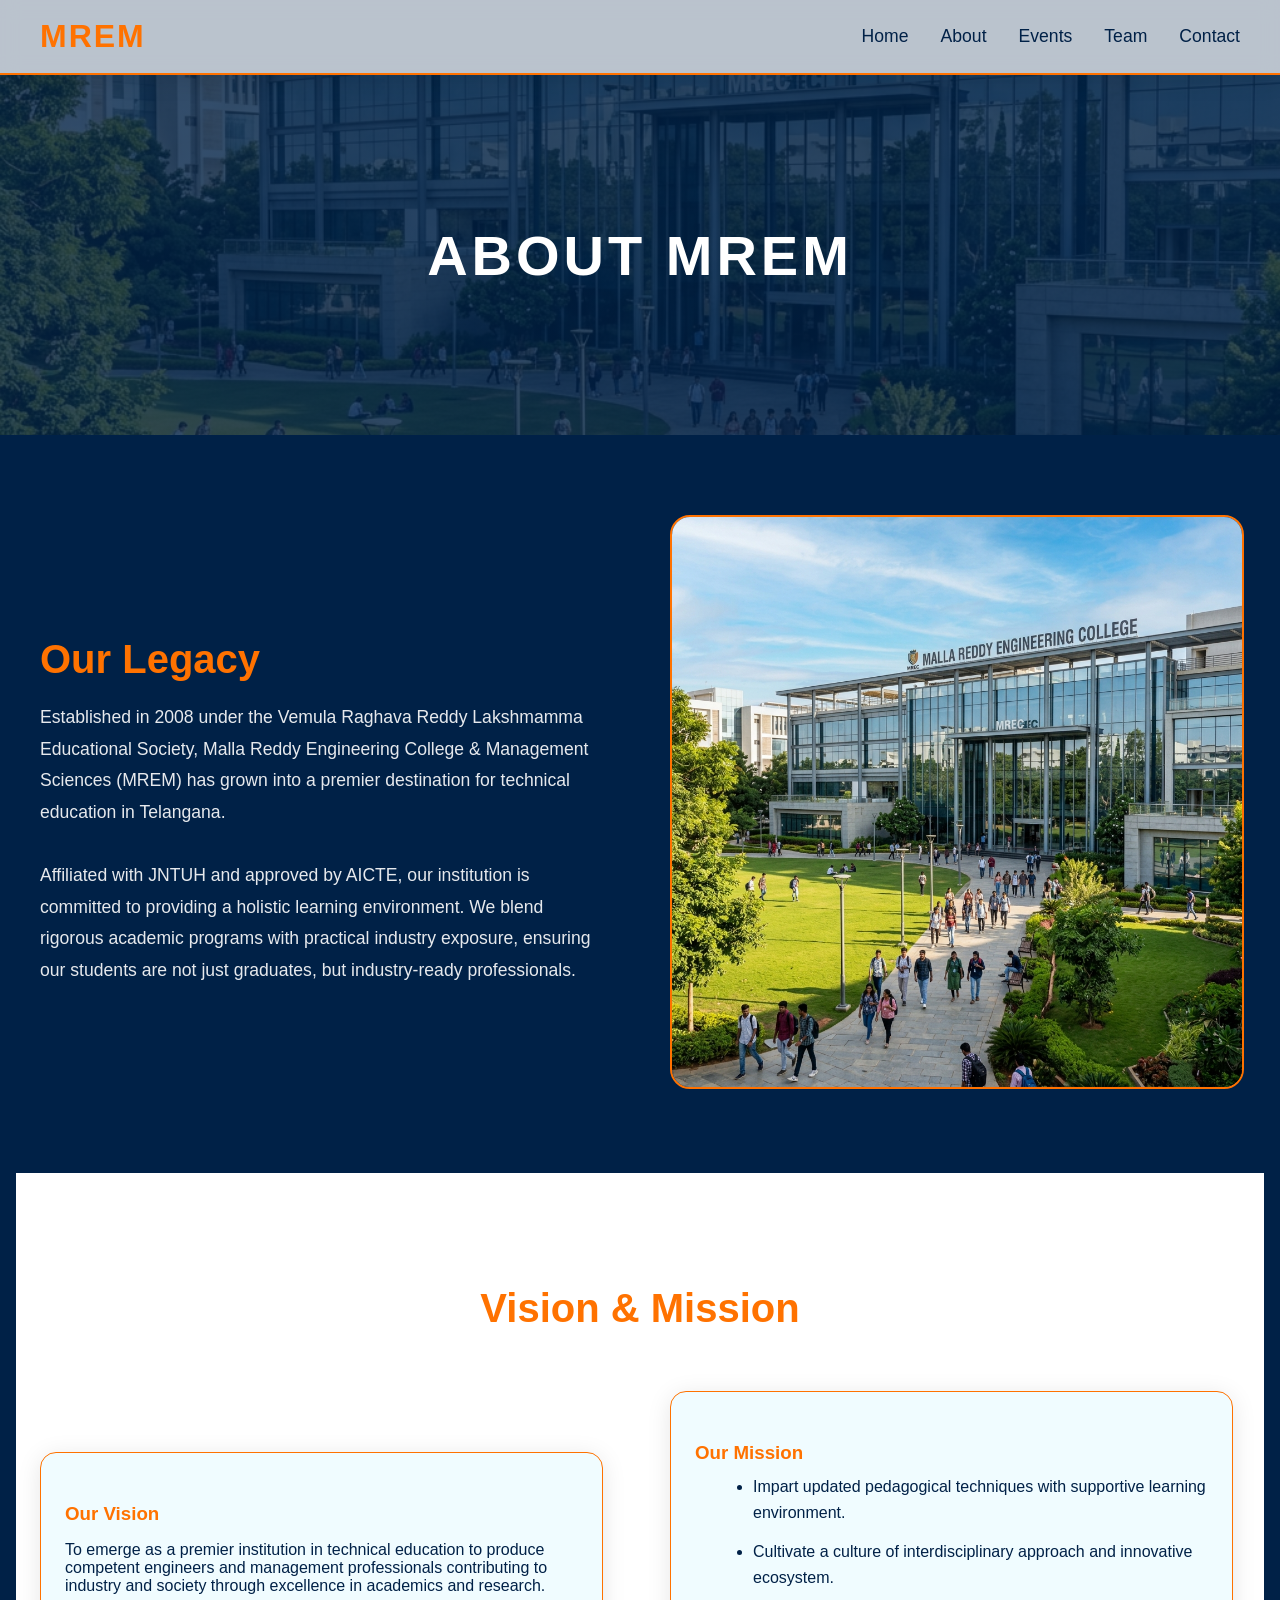
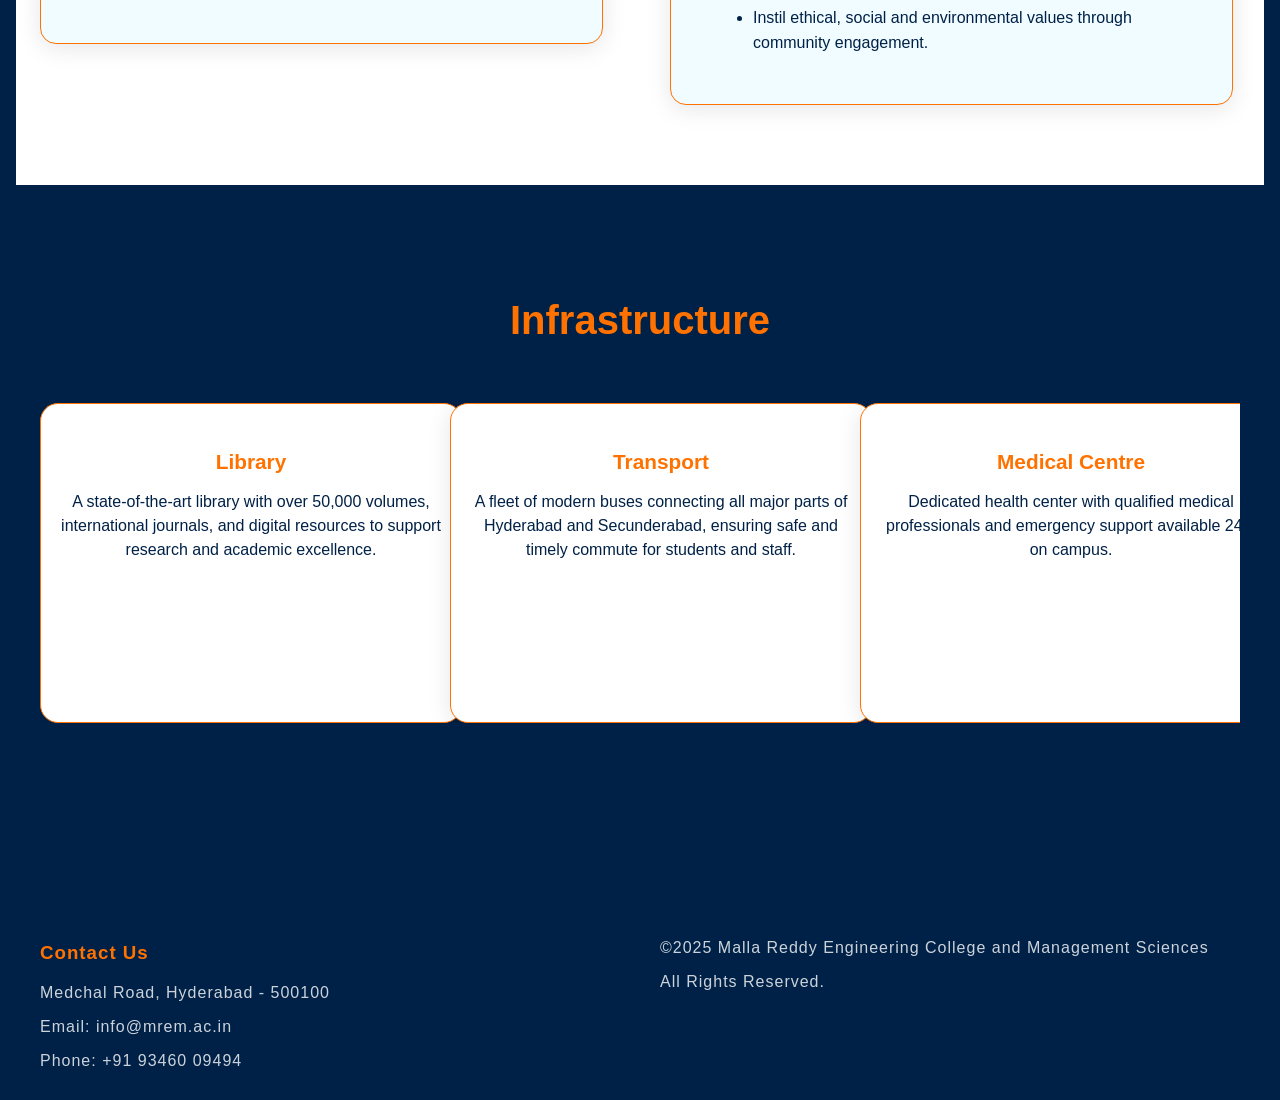
==== about.html @ 080c771d "Expand project: Added About, Events, Team, and Contact pages with content from official site" ====
<!DOCTYPE html>
<html lang="en">
<head>
    <meta charset="UTF-8">
    <meta name="viewport" content="width=device-width, initial-scale=1.0">
    <title>About Us - MREM</title>
    <link rel="stylesheet" href="style.css">
</head>
<body>
    <header>
        <div class="nav-container">
            <a href="index.html" class="logo">MREM</a>
            <nav>
                <ul>
                    <li><a href="index.html">Home</a></li>
                    <li><a href="about.html">About</a></li>
                    <li><a href="events.html">Events</a></li>
                    <li><a href="team.html">Team</a></li>
                    <li><a href="contact.html">Contact</a></li>
                </ul>
            </nav>
        </div>
    </header>

    <div class="page-header">
        <h1>About MREM</h1>
    </div>

    <section class="content-section">
        <div class="grid-2">
            <div class="text-content">
                <h2 style="color: var(--primary); font-size: 2.5rem; margin-bottom: 20px;">Our Legacy</h2>
                <p style="font-size: 1.1rem; line-height: 1.8; color: rgba(255,255,255,0.9);">
                    Established in 2008 under the Vemula Raghava Reddy Lakshmamma Educational Society, Malla Reddy Engineering College & Management Sciences (MREM) has grown into a premier destination for technical education in Telangana. 
                    <br><br>
                    Affiliated with JNTUH and approved by AICTE, our institution is committed to providing a holistic learning environment. We blend rigorous academic programs with practical industry exposure, ensuring our students are not just graduates, but industry-ready professionals.
                </p>
            </div>
            <div class="image-content">
                <img src="images/about-hero.png" alt="Campus" style="width: 100%; border-radius: 20px; border: 2px solid var(--primary);">
            </div>
        </div>
    </section>

    <section class="content-section" style="background: #fff; color: var(--primary-dark);">
        <div style="text-align: center; margin-bottom: 60px;">
            <h2 style="font-size: 2.5rem; color: var(--primary);">Vision & Mission</h2>
        </div>
        <div class="grid-2">
            <div class="card" style="margin: 0; background-image: none; background: #f0fcff; border: 1px solid var(--primary);">
                <h3>Our Vision</h3>
                <p>To emerge as a premier institution in technical education to produce competent engineers and management professionals contributing to industry and society through excellence in academics and research.</p>
            </div>
            <div class="card" style="margin: 0; background-image: none; background: #f0fcff; border: 1px solid var(--primary);">
                <h3>Our Mission</h3>
                <ul>
                    <li>Impart updated pedagogical techniques with supportive learning environment.</li>
                    <li>Cultivate a culture of interdisciplinary approach and innovative ecosystem.</li>
                    <li>Instil ethical, social and environmental values through community engagement.</li>
                </ul>
            </div>
        </div>
    </section>

    <section class="content-section">
        <div style="text-align: center; margin-bottom: 60px;">
            <h2 style="font-size: 2.5rem; color: var(--primary);">Infrastructure</h2>
        </div>
        <div class="card-container" style="display: grid; grid-template-columns: repeat(auto-fit, minmax(300px, 1fr)); gap: 30px;">
            <div class="card visible" style="margin: 0; min-width: 100%; background: #fff;">
                <h3 style="text-align: center;">Library</h3>
                <p>A state-of-the-art library with over 50,000 volumes, international journals, and digital resources to support research and academic excellence.</p>
            </div>
            <div class="card visible" style="margin: 0; min-width: 100%; background: #fff;">
                <h3 style="text-align: center;">Transport</h3>
                <p>A fleet of modern buses connecting all major parts of Hyderabad and Secunderabad, ensuring safe and timely commute for students and staff.</p>
            </div>
            <div class="card visible" style="margin: 0; min-width: 100%; background: #fff;">
                <h3 style="text-align: center;">Medical Centre</h3>
                <p>Dedicated health center with qualified medical professionals and emergency support available 24/7 on campus.</p>
            </div>
        </div>
    </section>

    <footer>
        <div class="footer-container">
            <div class="footer-section">
                <h3>Contact Us</h3>
                <p>Medchal Road, Hyderabad - 500100</p>
                <p>Email: info@mrem.ac.in</p>
                <p>Phone: +91 93460 09494</p>
            </div>
            <div class="footer-section">
                <p>&copy;2025 Malla Reddy Engineering College and Management Sciences</p>
                <p>All Rights Reserved.</p>
            </div>
        </div>
    </footer>
</body>
</html>
---- style.css ----
:root {
    --primary: #ff7200;
    --primary-dark: #002147;
    --bg: #002147;
    --card-bg: #fff;
    --accent: #ff7200;
    --text: #fff;
    --shadow: 0 4px 24px rgba(0,0,0,0.10);
}

body {
    background: var(--bg);
    color: var(--text);
    font-family: 'Segoe UI', 'Poppins', Arial, sans-serif;
    margin: 0;
    min-height: 100vh;
}

header {
    background: rgba(255, 255, 255, 0.73);
    backdrop-filter: blur(10px);
    box-shadow: var(--shadow);
    padding: 0;
    position: sticky;
    width: 100%;
    top: 0;
    z-index: 1000;
    animation: fadeIn 0.5s ease-in-out;
    border-bottom: 2px solid var(--primary);
}

.nav-container {
    display: flex;
    justify-content: space-between;
    align-items: center;
    max-width: 1200px;
    margin: 0 auto;
    padding: 18px 24px;
}

.logo {
    color: var(--primary);
    font-size: 2rem;
    font-weight: bold;
    text-decoration: none;
    letter-spacing: 2px;
}

nav ul {
    display: flex;
    gap: 32px;
    list-style: none;
    margin: 0;
    padding: 0;
}

nav a {
    color: var(--bg);
    text-decoration: none;
    font-weight: 500;
    font-size: 1.1rem;
    transition: color 0.2s;
}

nav a:hover {
    color: var(--primary);
}

.hero {
    height: 80vh;
    display: flex;
    align-items: center;
    justify-content: center;
    gap: 100px;
    /* background: linear-gradient(165deg, var(--accent), var(--accent),rgb(255, 255, 255)); */
    color: var(--primary-dark);
    text-align: center;
    margin-bottom: 0;
    width: 80%;
    /* max-width: 1200px; */
    margin: 0 auto;
    border-radius: 22px;
    box-shadow: var(--shadow);
    padding: 0 24px;
    animation: fadeIn 1s ease-in-out;
    flex-wrap: nowrap;
    padding: 0 40px;
    box-sizing: border-box;
    margin-top: 40px;
    margin-bottom: 0px;
    border: 2px solid var(--primary);
    position: relative;
    overflow: hidden;
    /* background: linear-gradient(135deg, #00254f 0%, #00254f 100%); */
    /* not white suggest me some other  dark colors  */
    background: linear-gradient(135deg, #00254f 0%, #0d3472 100%);
    background: hsl(0, 0%, 100%);
    backdrop-filter: blur(10px);
}

.hero-content {
    max-width: 600px;
    padding: 0 16px;
}

.hero h1 {
    font-size: 2.8rem;
    margin-bottom: 18px;
    font-weight: bold;
}

.hero p {
    font-size: 1.3rem;
    margin-bottom: 28px;
    line-height: 1.6;
    text-align: left;
}

.btn {
    background: #fff;
    color: var(--primary-dark);
    border: none;
    border-radius: 22px;
    border: 1px solid var(--primary);
    padding: 12px 32px;
    font-size: 1rem;
    font-weight: 600;
    cursor: pointer;
    transition: background 0.2s, color 0.2s;
    text-decoration: none;
    display: inline-block;
}

.btn:hover {
    background: var(--primary);
    color: #fff;    
    border: 1px solid #fff;
}
.hero-image img {
    max-width: 100%;
    height: 50vh;
    border-radius: 12px;
}


.card-section {
    padding: 60px 0 40px 0;
    text-align: center;
    height: 100%;
}

.card-section h2 {
    color: var(--primary);
    font-size: 2rem;
    margin: 0px 0px 32px 0px;
    font-weight: bold;
}

.card {
    /* background: linear-gradient(120deg, #ff7200 0%, #ffb347 100%); */
    /* background: linear-gradient(135deg, #ffffff 0%, #c3cfe2 100%); */
    background-image: url('images/white-hexa-bg.jpg');
    image-rendering: optimizeQuality;
    background-size: cover;
    color: var(--primary-dark);
    border-radius: 16px;
    box-shadow: var(--shadow);
    width: 90%;
    max-width: 1200px;
    margin: 0 auto;
    padding: 32px 24px;
    text-align: left;
}

#clg-name {
    font-size: 3rem;
    margin-bottom: 60px;
    font-weight: bold;
    text-align: center;
    color: var(--primary);
}

.card h3 {
    color: var(--primary);
    margin-top: 18px;
    margin-bottom: 10px;
}

.card ul {
    margin-left: 18px;
    margin-top: 10px;
}

.card li {
    margin-bottom: 14px;
    line-height: 1.6;
}

/* #mission {
    background-image: url('images/white-hexa--bg.jpg');
} */

footer {
    background: var(--primary-dark);
    color: #fff;
    padding: 40px 0 20px 0;
    margin-top: 40px;
    font-size: 1rem;
    letter-spacing: 1px;
}

.footer-container {
    display: flex;
    justify-content: space-around;
    max-width: 1200px;
    margin: 0 auto;
    flex-wrap: wrap;
    gap: 40px;
    padding: 0 24px;
}

.footer-section {
    flex: 1 1 250px;
    text-align: left;
}

.footer-section h3 {
    color: var(--primary);
    margin-bottom: 20px;
}

.footer-section p {
    margin-bottom: 10px;
    opacity: 0.8;
}

/* Page Header for subpages */
.page-header {
    height: 40vh;
    background: linear-gradient(rgba(0,33,71,0.8), rgba(0,33,71,0.8)), url('images/about-hero.png');
    background-size: cover;
    background-position: center;
    display: flex;
    align-items: center;
    justify-content: center;
    color: #fff;
    text-align: center;
}

.page-header h1 {
    font-size: 3.5rem;
    font-weight: bold;
    text-transform: uppercase;
    letter-spacing: 4px;
}

.content-section {
    padding: 80px 24px;
    max-width: 1200px;
    margin: 0 auto;
}

.grid-2 {
    display: grid;
    grid-template-columns: 1fr 1fr;
    gap: 60px;
    align-items: center;
}

@media (max-width: 900px) {
    .grid-2 {
        grid-template-columns: 1fr;
    }
}

@keyframes fadeIn {
    from { opacity: 0; transform: translateY(-20px);}
    to { opacity: 1; transform: translateY(0);}
}

/* Courses Section Styling */
#courses.card-section {
    /* background: linear-gradient(155deg, #00254f 0%, #0d3472 100%); */
    background: linear-gradient(135deg, #ffffff 0%, #c3cfe2 100%);
     background: linear-gradient(135deg, #00254f 0%, #0d3472 100%);

    /* background: linear-gradient(120deg, #ff7200 0%, #ffb347 100%); */
    min-height: 45vh;
    width: 100%;
    display: flex;
    flex-direction: column;
    justify-content: center;
    padding: 0;
    margin: 60px 0;
    border-radius: 22px;
}

#courses h2 {
    color: var(--accent);
    font-size: 2.4rem;
    font-weight: bold;
    margin-top: 40px;
    margin-bottom: 32px;
    letter-spacing: 1px;
    text-align: center;
    margin-bottom: 50px;
}

.courses-nav {
    display: flex;
    justify-content: center;
    gap: 24px;
    margin-bottom: 18px;
    margin-top: 10px;
}

.courses-nav button {
    background: #fff;
    color: #ff7200;
    border: 2px solid #ff7200;
    border-radius: 50%;
    width: 44px;
    height: 44px;
    font-size: 1.5rem;
    font-weight: bold;
    cursor: pointer;
    transition: background 0.2s, color 0.2s;
    display: flex;
    align-items: center;
    justify-content: center;
    /* box-shadow: 0 2px 8px rgb(255, 136, 0); */
}

.courses-nav button:hover {
    background: #ff7200;
    color: #fff;
}

.card-container {
    display: flex;
    justify-content: space-between;
    align-items: stretch;
    min-height: 320px;
    max-width: 100%;
    margin: 0 auto 40px auto;
    gap: 32px;
    overflow: hidden;
    position: relative;
}

.card-container .card {
    flex: 0 0 320px;
    max-width: 280px;
    min-width: 240px;
    background: #f0fcff;
    color: #002147;
    border-radius: 18px;
    border: 1px solid var(--primary);
    box-shadow: 0 4px 24px rgba(0,0,0,0.10);
    padding: 28px 20px 20px 20px;
    text-align: center;
    opacity: 1;
    transition: transform 0.3s, box-shadow 0.3s, opacity 0.3s;
    display: none; /* Hide by default, show via JS */
}

.card-container .card.visible {
    display: block;
}

.card-container .card img {
    width: 80px;
    height: 80px;
    object-fit: cover;
    border-radius: 12px;
    margin-bottom: 18px;
    box-shadow: 0 2px 8px rgba(255,114,0,0.10);
}

.card-container .card h3 {
    color: #ff7200;
    font-size: 1.3rem;
    margin-bottom: 10px;
    font-weight: 700;
}

.card-container .card p {
    font-size: 1rem;
    color: #002147;
    margin-bottom: 0;
    line-height: 1.5;
}

.admissions-section {
    background: #fff;
    padding: 60px 20px;
    display: flex;
    justify-content: center;
    align-items: center;
}

.admissions-container {
    display: flex;
    align-items: center;
    max-width: 1100px;
    margin: 0 auto;
    background: #fff;
    border-radius: 18px;
    box-shadow: var(--shadow);
    overflow: hidden;
    border: 2px solid var(--primary);
}

.admissions-img {
    flex: 1 1 320px;
    /* min-width: 260px;
    max-width: 400px; */
    height: 100%;
    display: flex;
    align-items: center;
    justify-content: center;
}

.admissions-img img {
    width: 100%;
    /* height: 260px; */
    object-fit: cover;
    border-radius: 0 18px 18px 0;
    box-shadow: 0 2px 12px rgba(0,33,71,0.10);
}

.admissions-content {
    flex: 2 1 400px;
    padding: 40px 32px;
    color: #002147;
    display: flex;
    flex-direction: column;
    justify-content: center;
    background: #fff;
}

.admissions-content h2 {
    color: var(--primary);
    font-size: 2rem;
    margin-bottom: 18px;
    font-weight: bold;
}

.admissions-content p {
    font-size: 1.1rem;
    margin-bottom: 28px;
    line-height: 1.6;
}

.admissions-btn {
    align-self: flex-start;
    background: var(--primary);
    color: #fff;
    border-radius: 22px;
    padding: 12px 32px;
    font-size: 1rem;
    font-weight: 600;
    box-shadow: 0 2px 8px rgba(255,114,0,0.10);
    transition: background 0.2s, color 0.2s;
    text-decoration: none;
}

.admissions-btn:hover {
    background: #002147;
    color: var(--primary);
    border: 1px solid var(--primary);
}

@media (max-width: 700px) {
    .nav-container {
        flex-direction: column;
        gap: 16px;
        padding: 14px 8px;
    }
    nav ul {
        gap: 18px;
    }
    .hero-content {
        padding: 0 8px;
    }
    .card {
        padding: 18px 8px;
    }
    #announcements {
        padding: 18px 8px 18px 8px;
    }
}

@media (max-width: 1100px) {
    .card-container {
        gap: 16px;
    }
    .card-container .card {
        flex: 0 0 260px;
        max-width: 260px;
    }
}

@media (max-width: 900px) {
    .card-container {
        gap: 8px;
    }
    .card-container .card {
        flex: 0 0 200px;
        max-width: 200px;
    }
}

@media (max-width: 700px) {
    .card-container {
        gap: 4px;
    }
    .card-container .card {
        flex: 0 0 90vw;
        max-width: 98vw;
    }
}

@media (max-width: 600px) {
    #courses h2 {
        font-size: 1.5rem;
        margin-top: 24px;
        margin-bottom: 18px;
    }
    .card-container {
        max-width: 98vw;
        min-height: 200px;
    }
    .card-container .card {
        min-width: 90vw;
        max-width: 98vw;
        padding: 18px 8px 18px 8px;
    }
    .courses-nav button {
        width: 38px;
        height: 38px;
        font-size: 1.2rem;
    }
    .admissions-container {
        flex-direction: column;
        max-width: 98vw;
    }
    .admissions-img img {
        border-radius: 18px 18px 0 0;
        height: 180px;
    }
    .admissions-content {
        padding: 24px 12px;
    }
}
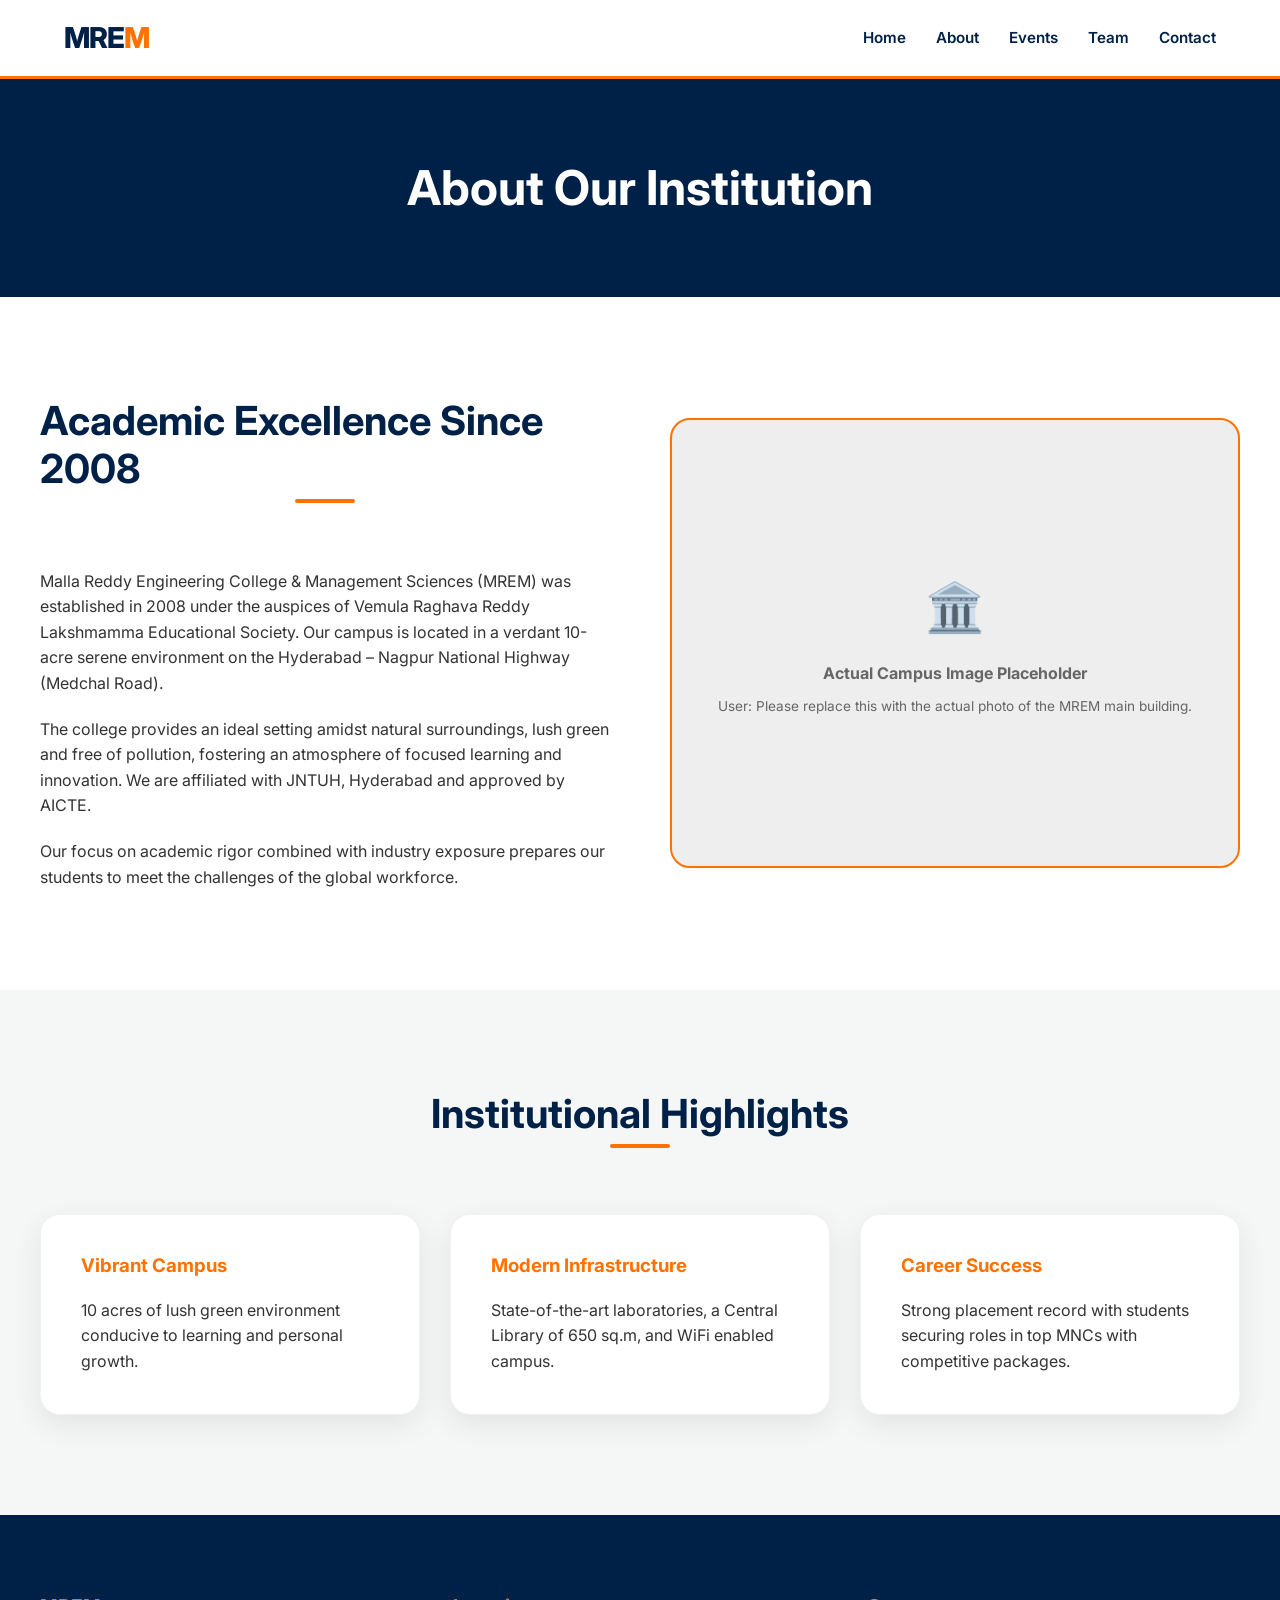
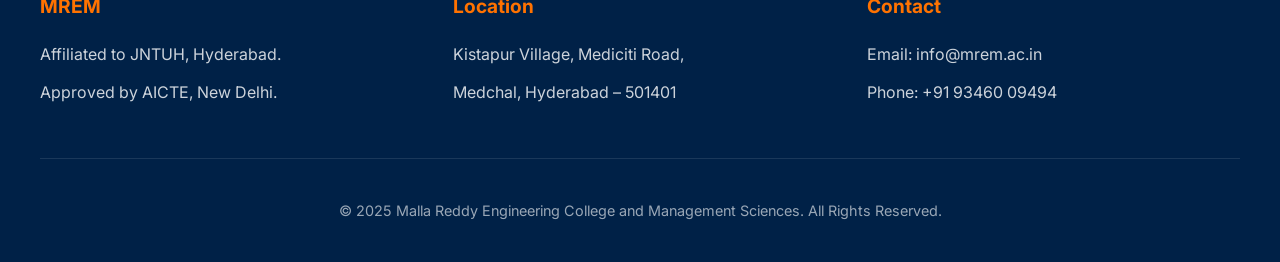
==== commit b671db24: "Complete redesign: Premium design system, accurate Kistapur address, correct Chairman info, and remo" ====
--- a/about.html
+++ b/about.html
@@ -3,13 +3,14 @@
 <head>
     <meta charset="UTF-8">
     <meta name="viewport" content="width=device-width, initial-scale=1.0">
-    <title>About Us - MREM</title>
+    <title>About Us | MREM</title>
     <link rel="stylesheet" href="style.css">
+    <link href="https://fonts.googleapis.com/css2?family=Inter:wght@400;600;700;800&display=swap" rel="stylesheet">
 </head>
 <body>
     <header>
         <div class="nav-container">
-            <a href="index.html" class="logo">MREM</a>
+            <a href="index.html" class="logo">MRE<span>M</span></a>
             <nav>
                 <ul>
                     <li><a href="index.html">Home</a></li>
@@ -23,77 +24,70 @@
     </header>
 
     <div class="page-header">
-        <h1>About MREM</h1>
+        <h1>About Our Institution</h1>
     </div>
 
-    <section class="content-section">
-        <div class="grid-2">
+    <section>
+        <div class="content-grid">
             <div class="text-content">
-                <h2 style="color: var(--primary); font-size: 2.5rem; margin-bottom: 20px;">Our Legacy</h2>
-                <p style="font-size: 1.1rem; line-height: 1.8; color: rgba(255,255,255,0.9);">
-                    Established in 2008 under the Vemula Raghava Reddy Lakshmamma Educational Society, Malla Reddy Engineering College & Management Sciences (MREM) has grown into a premier destination for technical education in Telangana. 
-                    <br><br>
-                    Affiliated with JNTUH and approved by AICTE, our institution is committed to providing a holistic learning environment. We blend rigorous academic programs with practical industry exposure, ensuring our students are not just graduates, but industry-ready professionals.
-                </p>
+                <div class="section-title" style="text-align: left;">
+                    <h2>Academic Excellence Since 2008</h2>
+                </div>
+                <p style="margin-bottom: 20px;">Malla Reddy Engineering College & Management Sciences (MREM) was established in 2008 under the auspices of Vemula Raghava Reddy Lakshmamma Educational Society. Our campus is located in a verdant 10-acre serene environment on the Hyderabad – Nagpur National Highway (Medchal Road).</p>
+                <p style="margin-bottom: 20px;">The college provides an ideal setting amidst natural surroundings, lush green and free of pollution, fostering an atmosphere of focused learning and innovation. We are affiliated with JNTUH, Hyderabad and approved by AICTE.</p>
+                <p>Our focus on academic rigor combined with industry exposure prepares our students to meet the challenges of the global workforce.</p>
             </div>
-            <div class="image-content">
-                <img src="images/about-hero.png" alt="Campus" style="width: 100%; border-radius: 20px; border: 2px solid var(--primary);">
+            <div class="image-wrapper">
+                <!-- Using a placeholder for actual campus image -->
+                <div style="width: 100%; height: 450px; background: #eee; border-radius: 20px; border: 2px solid var(--primary); display: flex; flex-direction: column; align-items: center; justify-content: center; color: #666; text-align: center; padding: 20px;">
+                    <span style="font-size: 3rem; margin-bottom: 15px;">🏛️</span>
+                    <p style="font-weight: 700;">Actual Campus Image Placeholder</p>
+                    <p style="font-size: 0.85rem; margin-top: 10px;">User: Please replace this with the actual photo of the MREM main building.</p>
+                </div>
             </div>
         </div>
     </section>
 
-    <section class="content-section" style="background: #fff; color: var(--primary-dark);">
-        <div style="text-align: center; margin-bottom: 60px;">
-            <h2 style="font-size: 2.5rem; color: var(--primary);">Vision & Mission</h2>
+    <section style="background-color: var(--gray-light);">
+        <div class="section-title">
+            <h2>Institutional Highlights</h2>
         </div>
-        <div class="grid-2">
-            <div class="card" style="margin: 0; background-image: none; background: #f0fcff; border: 1px solid var(--primary);">
-                <h3>Our Vision</h3>
-                <p>To emerge as a premier institution in technical education to produce competent engineers and management professionals contributing to industry and society through excellence in academics and research.</p>
+        <div class="card-grid">
+            <div class="card">
+                <h3>Vibrant Campus</h3>
+                <p>10 acres of lush green environment conducive to learning and personal growth.</p>
             </div>
-            <div class="card" style="margin: 0; background-image: none; background: #f0fcff; border: 1px solid var(--primary);">
-                <h3>Our Mission</h3>
-                <ul>
-                    <li>Impart updated pedagogical techniques with supportive learning environment.</li>
-                    <li>Cultivate a culture of interdisciplinary approach and innovative ecosystem.</li>
-                    <li>Instil ethical, social and environmental values through community engagement.</li>
-                </ul>
+            <div class="card">
+                <h3>Modern Infrastructure</h3>
+                <p>State-of-the-art laboratories, a Central Library of 650 sq.m, and WiFi enabled campus.</p>
             </div>
-        </div>
-    </section>
-
-    <section class="content-section">
-        <div style="text-align: center; margin-bottom: 60px;">
-            <h2 style="font-size: 2.5rem; color: var(--primary);">Infrastructure</h2>
-        </div>
-        <div class="card-container" style="display: grid; grid-template-columns: repeat(auto-fit, minmax(300px, 1fr)); gap: 30px;">
-            <div class="card visible" style="margin: 0; min-width: 100%; background: #fff;">
-                <h3 style="text-align: center;">Library</h3>
-                <p>A state-of-the-art library with over 50,000 volumes, international journals, and digital resources to support research and academic excellence.</p>
-            </div>
-            <div class="card visible" style="margin: 0; min-width: 100%; background: #fff;">
-                <h3 style="text-align: center;">Transport</h3>
-                <p>A fleet of modern buses connecting all major parts of Hyderabad and Secunderabad, ensuring safe and timely commute for students and staff.</p>
-            </div>
-            <div class="card visible" style="margin: 0; min-width: 100%; background: #fff;">
-                <h3 style="text-align: center;">Medical Centre</h3>
-                <p>Dedicated health center with qualified medical professionals and emergency support available 24/7 on campus.</p>
+            <div class="card">
+                <h3>Career Success</h3>
+                <p>Strong placement record with students securing roles in top MNCs with competitive packages.</p>
             </div>
         </div>
     </section>
 
     <footer>
-        <div class="footer-container">
+        <div class="footer-content">
             <div class="footer-section">
-                <h3>Contact Us</h3>
-                <p>Medchal Road, Hyderabad - 500100</p>
+                <h4>MREM</h4>
+                <p>Affiliated to JNTUH, Hyderabad.</p>
+                <p>Approved by AICTE, New Delhi.</p>
+            </div>
+            <div class="footer-section">
+                <h4>Location</h4>
+                <p>Kistapur Village, Mediciti Road,</p>
+                <p>Medchal, Hyderabad – 501401</p>
+            </div>
+            <div class="footer-section">
+                <h4>Contact</h4>
                 <p>Email: info@mrem.ac.in</p>
                 <p>Phone: +91 93460 09494</p>
             </div>
-            <div class="footer-section">
-                <p>&copy;2025 Malla Reddy Engineering College and Management Sciences</p>
-                <p>All Rights Reserved.</p>
-            </div>
+        </div>
+        <div class="footer-bottom">
+            <p>&copy; 2025 Malla Reddy Engineering College and Management Sciences. All Rights Reserved.</p>
         </div>
     </footer>
 </body>
--- a/style.css
+++ b/style.css
@@ -1,556 +1,333 @@
 :root {
     --primary: #ff7200;
-    --primary-dark: #002147;
-    --bg: #002147;
-    --card-bg: #fff;
-    --accent: #ff7200;
-    --text: #fff;
-    --shadow: 0 4px 24px rgba(0,0,0,0.10);
+    --navy: #002147;
+    --white: #ffffff;
+    --gray-light: #f4f7f6;
+    --text-dark: #333333;
+    --text-light: #666666;
+    --shadow-soft: 0 10px 30px rgba(0,0,0,0.08);
+    --transition: all 0.3s cubic-bezier(0.4, 0, 0.2, 1);
+}
+
+* {
+    margin: 0;
+    padding: 0;
+    box-sizing: border-box;
 }
 
 body {
-    background: var(--bg);
-    color: var(--text);
-    font-family: 'Segoe UI', 'Poppins', Arial, sans-serif;
-    margin: 0;
-    min-height: 100vh;
-}
-
+    font-family: 'Inter', -apple-system, BlinkMacSystemFont, 'Segoe UI', Roboto, Oxygen, Ubuntu, Cantarell, sans-serif;
+    line-height: 1.6;
+    color: var(--text-dark);
+    background-color: var(--white);
+    overflow-x: hidden;
+}
+
+/* Typography */
+h1, h2, h3, h4 {
+    color: var(--navy);
+    font-weight: 700;
+    line-height: 1.2;
+}
+
+/* Header & Nav */
 header {
-    background: rgba(255, 255, 255, 0.73);
+    background: rgba(255, 255, 255, 0.95);
     backdrop-filter: blur(10px);
-    box-shadow: var(--shadow);
-    padding: 0;
     position: sticky;
-    width: 100%;
     top: 0;
     z-index: 1000;
-    animation: fadeIn 0.5s ease-in-out;
-    border-bottom: 2px solid var(--primary);
+    box-shadow: 0 2px 10px rgba(0,0,0,0.05);
+    border-bottom: 3px solid var(--primary);
 }
 
 .nav-container {
+    max-width: 1200px;
+    margin: 0 auto;
+    padding: 15px 24px;
     display: flex;
     justify-content: space-between;
     align-items: center;
-    max-width: 1200px;
-    margin: 0 auto;
-    padding: 18px 24px;
 }
 
 .logo {
-    color: var(--primary);
-    font-size: 2rem;
-    font-weight: bold;
+    font-size: 1.8rem;
+    font-weight: 800;
+    color: var(--navy);
     text-decoration: none;
-    letter-spacing: 2px;
+    letter-spacing: -1px;
+}
+
+.logo span {
+    color: var(--primary);
 }
 
 nav ul {
     display: flex;
-    gap: 32px;
     list-style: none;
-    margin: 0;
-    padding: 0;
+    gap: 30px;
 }
 
 nav a {
-    color: var(--bg);
     text-decoration: none;
-    font-weight: 500;
-    font-size: 1.1rem;
-    transition: color 0.2s;
+    color: var(--navy);
+    font-weight: 600;
+    font-size: 0.95rem;
+    transition: var(--transition);
+    position: relative;
+}
+
+nav a::after {
+    content: '';
+    position: absolute;
+    bottom: -5px;
+    left: 0;
+    width: 0;
+    height: 2px;
+    background: var(--primary);
+    transition: var(--transition);
 }
 
 nav a:hover {
     color: var(--primary);
 }
 
+nav a:hover::after {
+    width: 100%;
+}
+
+/* Hero Sections */
 .hero {
-    height: 80vh;
-    display: flex;
-    align-items: center;
-    justify-content: center;
-    gap: 100px;
-    /* background: linear-gradient(165deg, var(--accent), var(--accent),rgb(255, 255, 255)); */
-    color: var(--primary-dark);
+    padding: 100px 24px;
+    background: linear-gradient(135deg, var(--navy) 0%, #003366 100%);
+    color: var(--white);
     text-align: center;
-    margin-bottom: 0;
-    width: 80%;
-    /* max-width: 1200px; */
-    margin: 0 auto;
-    border-radius: 22px;
-    box-shadow: var(--shadow);
-    padding: 0 24px;
-    animation: fadeIn 1s ease-in-out;
-    flex-wrap: nowrap;
-    padding: 0 40px;
-    box-sizing: border-box;
-    margin-top: 40px;
-    margin-bottom: 0px;
-    border: 2px solid var(--primary);
     position: relative;
     overflow: hidden;
-    /* background: linear-gradient(135deg, #00254f 0%, #00254f 100%); */
-    /* not white suggest me some other  dark colors  */
-    background: linear-gradient(135deg, #00254f 0%, #0d3472 100%);
-    background: hsl(0, 0%, 100%);
-    backdrop-filter: blur(10px);
+}
+
+.hero::before {
+    content: '';
+    position: absolute;
+    top: 0;
+    left: 0;
+    right: 0;
+    bottom: 0;
+    background: url('images/white-hexa-bg.jpg');
+    opacity: 0.05;
+    background-size: cover;
 }
 
 .hero-content {
-    max-width: 600px;
-    padding: 0 16px;
+    max-width: 900px;
+    margin: 0 auto;
+    position: relative;
+    z-index: 1;
 }
 
 .hero h1 {
-    font-size: 2.8rem;
-    margin-bottom: 18px;
-    font-weight: bold;
+    font-size: 3.5rem;
+    color: var(--white);
+    margin-bottom: 24px;
+    letter-spacing: -1px;
 }
 
 .hero p {
-    font-size: 1.3rem;
-    margin-bottom: 28px;
-    line-height: 1.6;
-    text-align: left;
-}
-
+    font-size: 1.2rem;
+    opacity: 0.9;
+    margin-bottom: 40px;
+    max-width: 700px;
+    margin-left: auto;
+    margin-right: auto;
+}
+
+/* Subpage Page Headers */
+.page-header {
+    padding: 80px 24px;
+    background: var(--navy);
+    color: var(--white);
+    text-align: center;
+}
+
+.page-header h1 {
+    color: var(--white);
+    font-size: 3rem;
+    margin: 0;
+}
+
+/* Buttons */
 .btn {
-    background: #fff;
-    color: var(--primary-dark);
+    display: inline-block;
+    padding: 14px 36px;
+    border-radius: 50px;
+    font-weight: 700;
+    text-decoration: none;
+    transition: var(--transition);
+    cursor: pointer;
     border: none;
-    border-radius: 22px;
-    border: 1px solid var(--primary);
-    padding: 12px 32px;
     font-size: 1rem;
-    font-weight: 600;
-    cursor: pointer;
-    transition: background 0.2s, color 0.2s;
-    text-decoration: none;
+}
+
+.btn-primary {
+    background: var(--primary);
+    color: var(--white);
+    box-shadow: 0 4px 15px rgba(255, 114, 0, 0.3);
+}
+
+.btn-primary:hover {
+    background: var(--white);
+    color: var(--primary);
+    transform: translateY(-2px);
+}
+
+.btn-outline {
+    background: transparent;
+    border: 2px solid var(--white);
+    color: var(--white);
+}
+
+.btn-outline:hover {
+    background: var(--white);
+    color: var(--navy);
+}
+
+/* Sections */
+section {
+    padding: 100px 24px;
+}
+
+.section-title {
+    text-align: center;
+    margin-bottom: 60px;
+}
+
+.section-title h2 {
+    font-size: 2.5rem;
+    margin-bottom: 16px;
+    position: relative;
     display: inline-block;
 }
 
-.btn:hover {
+.section-title h2::after {
+    content: '';
+    position: absolute;
+    bottom: -10px;
+    left: 50%;
+    transform: translateX(-50%);
+    width: 60px;
+    height: 4px;
     background: var(--primary);
-    color: #fff;    
-    border: 1px solid #fff;
-}
-.hero-image img {
-    max-width: 100%;
-    height: 50vh;
-    border-radius: 12px;
-}
-
-
-.card-section {
-    padding: 60px 0 40px 0;
-    text-align: center;
-    height: 100%;
-}
-
-.card-section h2 {
-    color: var(--primary);
-    font-size: 2rem;
-    margin: 0px 0px 32px 0px;
-    font-weight: bold;
+    border-radius: 2px;
+}
+
+/* Cards */
+.card-grid {
+    display: grid;
+    grid-template-columns: repeat(auto-fit, minmax(300px, 1fr));
+    gap: 30px;
+    max-width: 1200px;
+    margin: 0 auto;
 }
 
 .card {
-    /* background: linear-gradient(120deg, #ff7200 0%, #ffb347 100%); */
-    /* background: linear-gradient(135deg, #ffffff 0%, #c3cfe2 100%); */
-    background-image: url('images/white-hexa-bg.jpg');
-    image-rendering: optimizeQuality;
-    background-size: cover;
-    color: var(--primary-dark);
-    border-radius: 16px;
-    box-shadow: var(--shadow);
-    width: 90%;
-    max-width: 1200px;
-    margin: 0 auto;
-    padding: 32px 24px;
-    text-align: left;
-}
-
-#clg-name {
-    font-size: 3rem;
-    margin-bottom: 60px;
-    font-weight: bold;
-    text-align: center;
-    color: var(--primary);
+    background: var(--white);
+    border-radius: 20px;
+    padding: 40px;
+    box-shadow: var(--shadow-soft);
+    transition: var(--transition);
+    border: 1px solid rgba(0,0,0,0.05);
+}
+
+.card:hover {
+    transform: translateY(-10px);
+    box-shadow: 0 20px 40px rgba(0,0,0,0.1);
 }
 
 .card h3 {
-    color: var(--primary);
-    margin-top: 18px;
-    margin-bottom: 10px;
-}
-
-.card ul {
-    margin-left: 18px;
-    margin-top: 10px;
-}
-
-.card li {
-    margin-bottom: 14px;
-    line-height: 1.6;
-}
-
-/* #mission {
-    background-image: url('images/white-hexa--bg.jpg');
-} */
-
-footer {
-    background: var(--primary-dark);
-    color: #fff;
-    padding: 40px 0 20px 0;
-    margin-top: 40px;
-    font-size: 1rem;
-    letter-spacing: 1px;
-}
-
-.footer-container {
-    display: flex;
-    justify-content: space-around;
-    max-width: 1200px;
-    margin: 0 auto;
-    flex-wrap: wrap;
-    gap: 40px;
-    padding: 0 24px;
-}
-
-.footer-section {
-    flex: 1 1 250px;
-    text-align: left;
-}
-
-.footer-section h3 {
-    color: var(--primary);
     margin-bottom: 20px;
-}
-
-.footer-section p {
-    margin-bottom: 10px;
-    opacity: 0.8;
-}
-
-/* Page Header for subpages */
-.page-header {
-    height: 40vh;
-    background: linear-gradient(rgba(0,33,71,0.8), rgba(0,33,71,0.8)), url('images/about-hero.png');
-    background-size: cover;
-    background-position: center;
-    display: flex;
-    align-items: center;
-    justify-content: center;
-    color: #fff;
-    text-align: center;
-}
-
-.page-header h1 {
-    font-size: 3.5rem;
-    font-weight: bold;
-    text-transform: uppercase;
-    letter-spacing: 4px;
-}
-
-.content-section {
-    padding: 80px 24px;
-    max-width: 1200px;
-    margin: 0 auto;
-}
-
-.grid-2 {
+    color: var(--primary);
+}
+
+/* Content Grid */
+.content-grid {
     display: grid;
     grid-template-columns: 1fr 1fr;
     gap: 60px;
     align-items: center;
-}
-
+    max-width: 1200px;
+    margin: 0 auto;
+}
+
+.image-wrapper img {
+    width: 100%;
+    border-radius: 20px;
+    box-shadow: var(--shadow-soft);
+}
+
+/* Footer */
+footer {
+    background: var(--navy);
+    color: var(--white);
+    padding: 80px 24px 40px;
+}
+
+.footer-content {
+    max-width: 1200px;
+    margin: 0 auto;
+    display: grid;
+    grid-template-columns: repeat(auto-fit, minmax(250px, 1fr));
+    gap: 40px;
+    border-bottom: 1px solid rgba(255,255,255,0.1);
+    padding-bottom: 40px;
+    margin-bottom: 40px;
+}
+
+.footer-section h4 {
+    color: var(--primary);
+    margin-bottom: 24px;
+    font-size: 1.2rem;
+}
+
+.footer-section p {
+    opacity: 0.8;
+    margin-bottom: 12px;
+}
+
+.footer-bottom {
+    text-align: center;
+    opacity: 0.6;
+    font-size: 0.9rem;
+}
+
+/* Form Styles */
+.form-group {
+    margin-bottom: 24px;
+}
+
+.form-group label {
+    display: block;
+    margin-bottom: 8px;
+    font-weight: 600;
+}
+
+.form-control {
+    width: 100%;
+    padding: 14px;
+    border: 1px solid #ddd;
+    border-radius: 10px;
+    font-size: 1rem;
+    transition: var(--transition);
+}
+
+.form-control:focus {
+    outline: none;
+    border-color: var(--primary);
+    box-shadow: 0 0 0 4px rgba(255, 114, 0, 0.1);
+}
+
+/* Responsive */
 @media (max-width: 900px) {
-    .grid-2 {
-        grid-template-columns: 1fr;
-    }
-}
-
-@keyframes fadeIn {
-    from { opacity: 0; transform: translateY(-20px);}
-    to { opacity: 1; transform: translateY(0);}
-}
-
-/* Courses Section Styling */
-#courses.card-section {
-    /* background: linear-gradient(155deg, #00254f 0%, #0d3472 100%); */
-    background: linear-gradient(135deg, #ffffff 0%, #c3cfe2 100%);
-     background: linear-gradient(135deg, #00254f 0%, #0d3472 100%);
-
-    /* background: linear-gradient(120deg, #ff7200 0%, #ffb347 100%); */
-    min-height: 45vh;
-    width: 100%;
-    display: flex;
-    flex-direction: column;
-    justify-content: center;
-    padding: 0;
-    margin: 60px 0;
-    border-radius: 22px;
-}
-
-#courses h2 {
-    color: var(--accent);
-    font-size: 2.4rem;
-    font-weight: bold;
-    margin-top: 40px;
-    margin-bottom: 32px;
-    letter-spacing: 1px;
-    text-align: center;
-    margin-bottom: 50px;
-}
-
-.courses-nav {
-    display: flex;
-    justify-content: center;
-    gap: 24px;
-    margin-bottom: 18px;
-    margin-top: 10px;
-}
-
-.courses-nav button {
-    background: #fff;
-    color: #ff7200;
-    border: 2px solid #ff7200;
-    border-radius: 50%;
-    width: 44px;
-    height: 44px;
-    font-size: 1.5rem;
-    font-weight: bold;
-    cursor: pointer;
-    transition: background 0.2s, color 0.2s;
-    display: flex;
-    align-items: center;
-    justify-content: center;
-    /* box-shadow: 0 2px 8px rgb(255, 136, 0); */
-}
-
-.courses-nav button:hover {
-    background: #ff7200;
-    color: #fff;
-}
-
-.card-container {
-    display: flex;
-    justify-content: space-between;
-    align-items: stretch;
-    min-height: 320px;
-    max-width: 100%;
-    margin: 0 auto 40px auto;
-    gap: 32px;
-    overflow: hidden;
-    position: relative;
-}
-
-.card-container .card {
-    flex: 0 0 320px;
-    max-width: 280px;
-    min-width: 240px;
-    background: #f0fcff;
-    color: #002147;
-    border-radius: 18px;
-    border: 1px solid var(--primary);
-    box-shadow: 0 4px 24px rgba(0,0,0,0.10);
-    padding: 28px 20px 20px 20px;
-    text-align: center;
-    opacity: 1;
-    transition: transform 0.3s, box-shadow 0.3s, opacity 0.3s;
-    display: none; /* Hide by default, show via JS */
-}
-
-.card-container .card.visible {
-    display: block;
-}
-
-.card-container .card img {
-    width: 80px;
-    height: 80px;
-    object-fit: cover;
-    border-radius: 12px;
-    margin-bottom: 18px;
-    box-shadow: 0 2px 8px rgba(255,114,0,0.10);
-}
-
-.card-container .card h3 {
-    color: #ff7200;
-    font-size: 1.3rem;
-    margin-bottom: 10px;
-    font-weight: 700;
-}
-
-.card-container .card p {
-    font-size: 1rem;
-    color: #002147;
-    margin-bottom: 0;
-    line-height: 1.5;
-}
-
-.admissions-section {
-    background: #fff;
-    padding: 60px 20px;
-    display: flex;
-    justify-content: center;
-    align-items: center;
-}
-
-.admissions-container {
-    display: flex;
-    align-items: center;
-    max-width: 1100px;
-    margin: 0 auto;
-    background: #fff;
-    border-radius: 18px;
-    box-shadow: var(--shadow);
-    overflow: hidden;
-    border: 2px solid var(--primary);
-}
-
-.admissions-img {
-    flex: 1 1 320px;
-    /* min-width: 260px;
-    max-width: 400px; */
-    height: 100%;
-    display: flex;
-    align-items: center;
-    justify-content: center;
-}
-
-.admissions-img img {
-    width: 100%;
-    /* height: 260px; */
-    object-fit: cover;
-    border-radius: 0 18px 18px 0;
-    box-shadow: 0 2px 12px rgba(0,33,71,0.10);
-}
-
-.admissions-content {
-    flex: 2 1 400px;
-    padding: 40px 32px;
-    color: #002147;
-    display: flex;
-    flex-direction: column;
-    justify-content: center;
-    background: #fff;
-}
-
-.admissions-content h2 {
-    color: var(--primary);
-    font-size: 2rem;
-    margin-bottom: 18px;
-    font-weight: bold;
-}
-
-.admissions-content p {
-    font-size: 1.1rem;
-    margin-bottom: 28px;
-    line-height: 1.6;
-}
-
-.admissions-btn {
-    align-self: flex-start;
-    background: var(--primary);
-    color: #fff;
-    border-radius: 22px;
-    padding: 12px 32px;
-    font-size: 1rem;
-    font-weight: 600;
-    box-shadow: 0 2px 8px rgba(255,114,0,0.10);
-    transition: background 0.2s, color 0.2s;
-    text-decoration: none;
-}
-
-.admissions-btn:hover {
-    background: #002147;
-    color: var(--primary);
-    border: 1px solid var(--primary);
-}
-
-@media (max-width: 700px) {
-    .nav-container {
-        flex-direction: column;
-        gap: 16px;
-        padding: 14px 8px;
-    }
-    nav ul {
-        gap: 18px;
-    }
-    .hero-content {
-        padding: 0 8px;
-    }
-    .card {
-        padding: 18px 8px;
-    }
-    #announcements {
-        padding: 18px 8px 18px 8px;
-    }
-}
-
-@media (max-width: 1100px) {
-    .card-container {
-        gap: 16px;
-    }
-    .card-container .card {
-        flex: 0 0 260px;
-        max-width: 260px;
-    }
-}
-
-@media (max-width: 900px) {
-    .card-container {
-        gap: 8px;
-    }
-    .card-container .card {
-        flex: 0 0 200px;
-        max-width: 200px;
-    }
-}
-
-@media (max-width: 700px) {
-    .card-container {
-        gap: 4px;
-    }
-    .card-container .card {
-        flex: 0 0 90vw;
-        max-width: 98vw;
-    }
-}
-
-@media (max-width: 600px) {
-    #courses h2 {
-        font-size: 1.5rem;
-        margin-top: 24px;
-        margin-bottom: 18px;
-    }
-    .card-container {
-        max-width: 98vw;
-        min-height: 200px;
-    }
-    .card-container .card {
-        min-width: 90vw;
-        max-width: 98vw;
-        padding: 18px 8px 18px 8px;
-    }
-    .courses-nav button {
-        width: 38px;
-        height: 38px;
-        font-size: 1.2rem;
-    }
-    .admissions-container {
-        flex-direction: column;
-        max-width: 98vw;
-    }
-    .admissions-img img {
-        border-radius: 18px 18px 0 0;
-        height: 180px;
-    }
-    .admissions-content {
-        padding: 24px 12px;
-    }
-}
-
+    .hero h1 { font-size: 2.5rem; }
+    .content-grid { grid-template-columns: 1fr; }
+    nav ul { display: none; } /* Add mobile menu later if needed */
+}
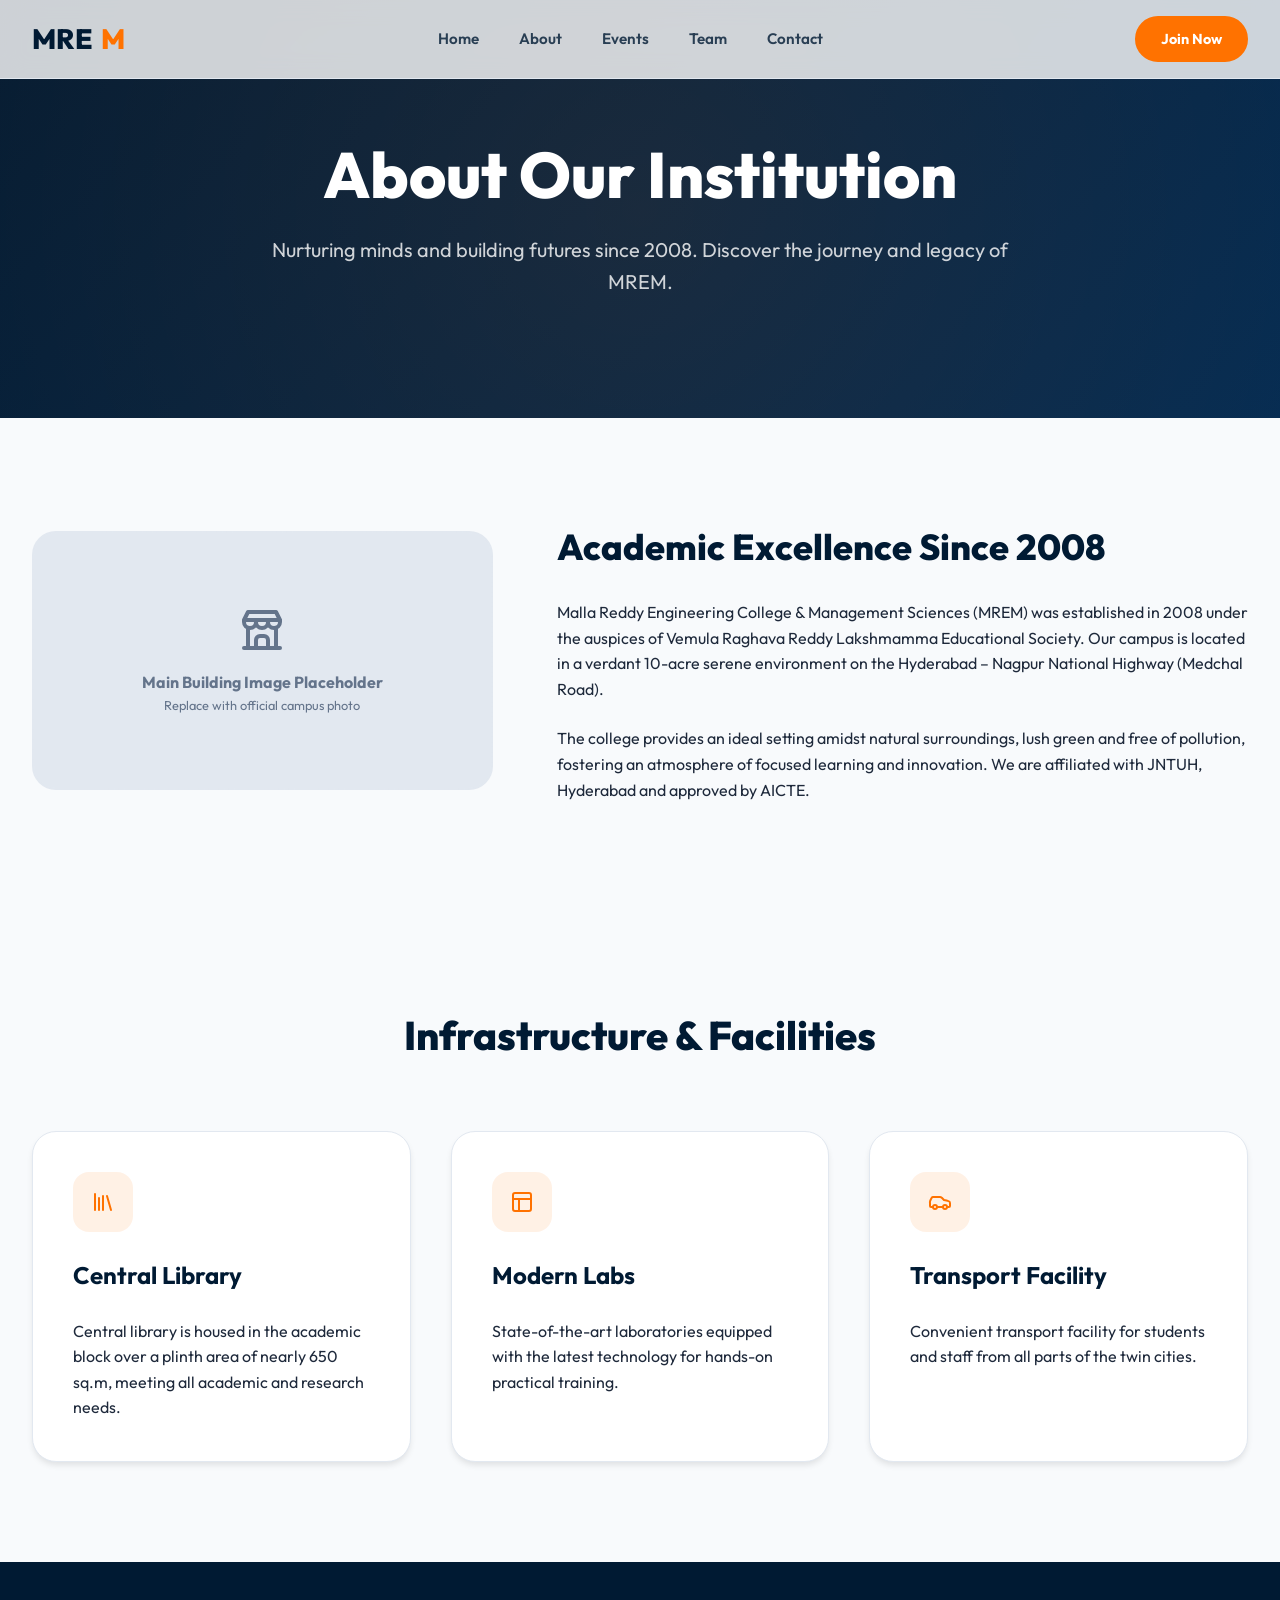
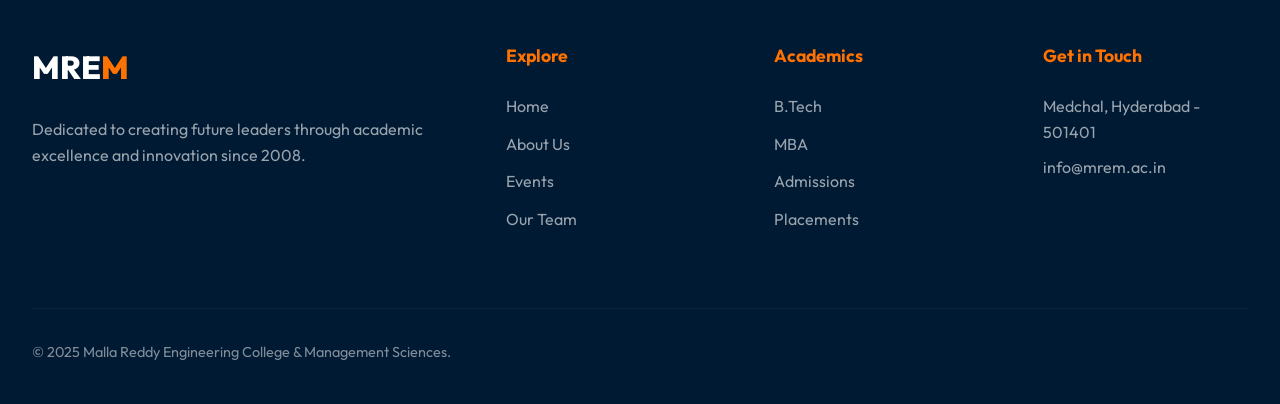
==== commit 4d097f1e: "Premium Redesign: Optimized spacing, SVG icons, rich footer, and balanced container sizes" ====
--- a/about.html
+++ b/about.html
@@ -5,7 +5,6 @@
     <meta name="viewport" content="width=device-width, initial-scale=1.0">
     <title>About Us | MREM</title>
     <link rel="stylesheet" href="style.css">
-    <link href="https://fonts.googleapis.com/css2?family=Inter:wght@400;600;700;800&display=swap" rel="stylesheet">
 </head>
 <body>
     <header>
@@ -20,74 +19,95 @@
                     <li><a href="contact.html">Contact</a></li>
                 </ul>
             </nav>
+            <a href="contact.html" class="btn btn-primary" style="padding: 0.6rem 1.5rem; font-size: 0.9rem;">Join Now</a>
         </div>
     </header>
 
-    <div class="page-header">
-        <h1>About Our Institution</h1>
-    </div>
+    <section class="hero" style="padding: 140px 2rem 80px;">
+        <div class="hero-content">
+            <h1>About Our Institution</h1>
+            <p>Nurturing minds and building futures since 2008. Discover the journey and legacy of MREM.</p>
+        </div>
+    </section>
 
     <section>
-        <div class="content-grid">
-            <div class="text-content">
-                <div class="section-title" style="text-align: left;">
-                    <h2>Academic Excellence Since 2008</h2>
+        <div class="contact-grid" style="align-items: center;">
+            <div class="image-wrapper">
+                <div style="aspect-ratio: 16/9; background: #e2e8f0; border-radius: var(--radius-lg); display: flex; flex-direction: column; align-items: center; justify-content: center; color: var(--text-muted); border: 2px dashed var(--border-color);">
+                    <svg xmlns="http://www.w3.org/2000/svg" width="48" height="48" viewBox="0 0 24 24" fill="none" stroke="currentColor" stroke-width="2" stroke-linecap="round" stroke-linejoin="round" style="margin-bottom: 1rem;"><path d="M3 21h18"/><path d="M3 7v1a3 3 0 0 0 6 0V7m0 1a3 3 0 0 0 6 0V7m0 1a3 3 0 0 0 6 0V7H3l2-4h14l2 4"/><path d="M5 21V10.85"/><path d="M19 21V10.85"/><path d="M9 21v-4a2 2 0 0 1 2-2h2a2 2 0 0 1 2 2v4"/></svg>
+                    <p style="font-weight: 700;">Main Building Image Placeholder</p>
+                    <p style="font-size: 0.8rem;">Replace with official campus photo</p>
                 </div>
-                <p style="margin-bottom: 20px;">Malla Reddy Engineering College & Management Sciences (MREM) was established in 2008 under the auspices of Vemula Raghava Reddy Lakshmamma Educational Society. Our campus is located in a verdant 10-acre serene environment on the Hyderabad – Nagpur National Highway (Medchal Road).</p>
-                <p style="margin-bottom: 20px;">The college provides an ideal setting amidst natural surroundings, lush green and free of pollution, fostering an atmosphere of focused learning and innovation. We are affiliated with JNTUH, Hyderabad and approved by AICTE.</p>
-                <p>Our focus on academic rigor combined with industry exposure prepares our students to meet the challenges of the global workforce.</p>
             </div>
-            <div class="image-wrapper">
-                <!-- Using a placeholder for actual campus image -->
-                <div style="width: 100%; height: 450px; background: #eee; border-radius: 20px; border: 2px solid var(--primary); display: flex; flex-direction: column; align-items: center; justify-content: center; color: #666; text-align: center; padding: 20px;">
-                    <span style="font-size: 3rem; margin-bottom: 15px;">🏛️</span>
-                    <p style="font-weight: 700;">Actual Campus Image Placeholder</p>
-                    <p style="font-size: 0.85rem; margin-top: 10px;">User: Please replace this with the actual photo of the MREM main building.</p>
-                </div>
+            <div>
+                <h2 style="font-size: 2.25rem; font-weight: 800; color: var(--navy); margin-bottom: 1.5rem;">Academic Excellence Since 2008</h2>
+                <p style="margin-bottom: 1.5rem;">Malla Reddy Engineering College & Management Sciences (MREM) was established in 2008 under the auspices of Vemula Raghava Reddy Lakshmamma Educational Society. Our campus is located in a verdant 10-acre serene environment on the Hyderabad – Nagpur National Highway (Medchal Road).</p>
+                <p>The college provides an ideal setting amidst natural surroundings, lush green and free of pollution, fostering an atmosphere of focused learning and innovation. We are affiliated with JNTUH, Hyderabad and approved by AICTE.</p>
             </div>
         </div>
     </section>
 
-    <section style="background-color: var(--gray-light);">
-        <div class="section-title">
-            <h2>Institutional Highlights</h2>
+    <section style="background: var(--bg-light);">
+        <div class="section-title" style="text-align: center;">
+            <h2>Infrastructure & Facilities</h2>
         </div>
-        <div class="card-grid">
+        <div class="grid">
             <div class="card">
-                <h3>Vibrant Campus</h3>
-                <p>10 acres of lush green environment conducive to learning and personal growth.</p>
+                <div class="card-icon">
+                    <svg xmlns="http://www.w3.org/2000/svg" width="24" height="24" viewBox="0 0 24 24" fill="none" stroke="currentColor" stroke-width="2" stroke-linecap="round" stroke-linejoin="round"><path d="m16 6 4 14"/><path d="M12 6v14"/><path d="M8 8v12"/><path d="M4 4v16"/></svg>
+                </div>
+                <h3>Central Library</h3>
+                <p>Central library is housed in the academic block over a plinth area of nearly 650 sq.m, meeting all academic and research needs.</p>
             </div>
             <div class="card">
-                <h3>Modern Infrastructure</h3>
-                <p>State-of-the-art laboratories, a Central Library of 650 sq.m, and WiFi enabled campus.</p>
+                <div class="card-icon">
+                    <svg xmlns="http://www.w3.org/2000/svg" width="24" height="24" viewBox="0 0 24 24" fill="none" stroke="currentColor" stroke-width="2" stroke-linecap="round" stroke-linejoin="round"><rect width="18" height="18" x="3" y="3" rx="2"/><path d="M3 9h18"/><path d="M9 21V9"/></svg>
+                </div>
+                <h3>Modern Labs</h3>
+                <p>State-of-the-art laboratories equipped with the latest technology for hands-on practical training.</p>
             </div>
             <div class="card">
-                <h3>Career Success</h3>
-                <p>Strong placement record with students securing roles in top MNCs with competitive packages.</p>
+                <div class="card-icon">
+                    <svg xmlns="http://www.w3.org/2000/svg" width="24" height="24" viewBox="0 0 24 24" fill="none" stroke="currentColor" stroke-width="2" stroke-linecap="round" stroke-linejoin="round"><path d="M19 17h2c.6 0 1-.4 1-1v-3c0-.9-.7-1.7-1.5-1.9C18.7 10.6 16 10 16 10s-1.3-1.4-2.2-2.3c-.5-.4-1.1-.7-1.8-.7H5c-.6 0-1.1.4-1.4.9l-1.4 2.9A3.7 3.7 0 0 0 2 13.1V16c0 .6.4 1 1 1h2"/><circle cx="7" cy="17" r="2"/><path d="M9 17h6"/><circle cx="17" cy="17" r="2"/></svg>
+                </div>
+                <h3>Transport Facility</h3>
+                <p>Convenient transport facility for students and staff from all parts of the twin cities.</p>
             </div>
         </div>
     </section>
 
     <footer>
-        <div class="footer-content">
-            <div class="footer-section">
-                <h4>MREM</h4>
-                <p>Affiliated to JNTUH, Hyderabad.</p>
-                <p>Approved by AICTE, New Delhi.</p>
+        <div class="footer-container">
+            <div>
+                <div class="footer-logo">MRE<span>M</span></div>
+                <p style="opacity: 0.6; margin-bottom: 2rem;">Dedicated to creating future leaders through academic excellence and innovation since 2008.</p>
             </div>
-            <div class="footer-section">
-                <h4>Location</h4>
-                <p>Kistapur Village, Mediciti Road,</p>
-                <p>Medchal, Hyderabad – 501401</p>
+            <div class="footer-links">
+                <h4>Explore</h4>
+                <ul>
+                    <li><a href="index.html">Home</a></li>
+                    <li><a href="about.html">About Us</a></li>
+                    <li><a href="events.html">Events</a></li>
+                    <li><a href="team.html">Our Team</a></li>
+                </ul>
             </div>
-            <div class="footer-section">
-                <h4>Contact</h4>
-                <p>Email: info@mrem.ac.in</p>
-                <p>Phone: +91 93460 09494</p>
+            <div class="footer-links">
+                <h4>Academics</h4>
+                <ul>
+                    <li><a href="#">B.Tech</a></li>
+                    <li><a href="#">MBA</a></li>
+                    <li><a href="#">Admissions</a></li>
+                    <li><a href="#">Placements</a></li>
+                </ul>
+            </div>
+            <div class="footer-links">
+                <h4>Get in Touch</h4>
+                <p style="opacity: 0.6;">Medchal, Hyderabad - 501401</p>
+                <p style="opacity: 0.6; margin-top: 10px;">info@mrem.ac.in</p>
             </div>
         </div>
         <div class="footer-bottom">
-            <p>&copy; 2025 Malla Reddy Engineering College and Management Sciences. All Rights Reserved.</p>
+            <p>&copy; 2025 Malla Reddy Engineering College & Management Sciences.</p>
         </div>
     </footer>
 </body>
--- a/style.css
+++ b/style.css
@@ -1,11 +1,20 @@
+@import url('https://fonts.googleapis.com/css2?family=Outfit:wght@300;400;600;700;800&display=swap');
+
 :root {
     --primary: #ff7200;
-    --navy: #002147;
+    --primary-light: #ff8c33;
+    --navy: #001a33;
+    --navy-light: #002b55;
     --white: #ffffff;
-    --gray-light: #f4f7f6;
-    --text-dark: #333333;
-    --text-light: #666666;
-    --shadow-soft: 0 10px 30px rgba(0,0,0,0.08);
+    --bg-light: #f8fafc;
+    --text-main: #1e293b;
+    --text-muted: #64748b;
+    --border-color: #e2e8f0;
+    --shadow-sm: 0 1px 2px 0 rgb(0 0 0 / 0.05);
+    --shadow-md: 0 4px 6px -1px rgb(0 0 0 / 0.1);
+    --shadow-lg: 0 10px 15px -3px rgb(0 0 0 / 0.1);
+    --radius-md: 12px;
+    --radius-lg: 24px;
     --transition: all 0.3s cubic-bezier(0.4, 0, 0.2, 1);
 }
 
@@ -16,46 +25,47 @@
 }
 
 body {
-    font-family: 'Inter', -apple-system, BlinkMacSystemFont, 'Segoe UI', Roboto, Oxygen, Ubuntu, Cantarell, sans-serif;
+    font-family: 'Outfit', sans-serif;
     line-height: 1.6;
-    color: var(--text-dark);
-    background-color: var(--white);
-    overflow-x: hidden;
-}
-
-/* Typography */
-h1, h2, h3, h4 {
-    color: var(--navy);
-    font-weight: 700;
-    line-height: 1.2;
-}
-
-/* Header & Nav */
+    color: var(--text-main);
+    background-color: var(--bg-light);
+    -webkit-font-smoothing: antialiased;
+}
+
+/* Scrollbar */
+::-webkit-scrollbar { width: 8px; }
+::-webkit-scrollbar-track { background: var(--bg-light); }
+::-webkit-scrollbar-thumb { background: var(--navy); border-radius: 10px; }
+
+/* Navigation */
 header {
-    background: rgba(255, 255, 255, 0.95);
-    backdrop-filter: blur(10px);
-    position: sticky;
+    background: rgba(255, 255, 255, 0.8);
+    backdrop-filter: blur(12px);
+    -webkit-backdrop-filter: blur(12px);
+    position: fixed;
     top: 0;
+    width: 100%;
     z-index: 1000;
-    box-shadow: 0 2px 10px rgba(0,0,0,0.05);
-    border-bottom: 3px solid var(--primary);
+    border-bottom: 1px solid var(--border-color);
 }
 
 .nav-container {
-    max-width: 1200px;
-    margin: 0 auto;
-    padding: 15px 24px;
+    max-width: 1300px;
+    margin: 0 auto;
+    padding: 1rem 2rem;
     display: flex;
     justify-content: space-between;
     align-items: center;
 }
 
 .logo {
-    font-size: 1.8rem;
+    font-size: 1.75rem;
     font-weight: 800;
     color: var(--navy);
     text-decoration: none;
-    letter-spacing: -1px;
+    display: flex;
+    align-items: center;
+    gap: 8px;
 }
 
 .logo span {
@@ -65,7 +75,7 @@
 nav ul {
     display: flex;
     list-style: none;
-    gap: 30px;
+    gap: 2.5rem;
 }
 
 nav a {
@@ -74,260 +84,271 @@
     font-weight: 600;
     font-size: 0.95rem;
     transition: var(--transition);
-    position: relative;
-}
-
-nav a::after {
-    content: '';
-    position: absolute;
-    bottom: -5px;
-    left: 0;
-    width: 0;
-    height: 2px;
-    background: var(--primary);
-    transition: var(--transition);
+    opacity: 0.8;
 }
 
 nav a:hover {
     color: var(--primary);
-}
-
-nav a:hover::after {
-    width: 100%;
-}
-
-/* Hero Sections */
+    opacity: 1;
+}
+
+/* Hero Section */
 .hero {
-    padding: 100px 24px;
-    background: linear-gradient(135deg, var(--navy) 0%, #003366 100%);
+    padding: 180px 2rem 120px;
+    background: linear-gradient(135deg, var(--navy) 0%, var(--navy-light) 100%);
     color: var(--white);
     text-align: center;
     position: relative;
     overflow: hidden;
 }
 
-.hero::before {
+.hero::after {
     content: '';
     position: absolute;
-    top: 0;
-    left: 0;
-    right: 0;
-    bottom: 0;
-    background: url('images/white-hexa-bg.jpg');
-    opacity: 0.05;
-    background-size: cover;
+    top: -50%;
+    left: -50%;
+    width: 200%;
+    height: 200%;
+    background: radial-gradient(circle, rgba(255,114,0,0.1) 0%, transparent 70%);
+    z-index: 0;
 }
 
 .hero-content {
-    max-width: 900px;
+    max-width: 800px;
     margin: 0 auto;
     position: relative;
     z-index: 1;
 }
 
 .hero h1 {
-    font-size: 3.5rem;
-    color: var(--white);
-    margin-bottom: 24px;
-    letter-spacing: -1px;
+    font-size: clamp(2.5rem, 5vw, 4rem);
+    font-weight: 800;
+    margin-bottom: 1.5rem;
+    line-height: 1.1;
 }
 
 .hero p {
-    font-size: 1.2rem;
-    opacity: 0.9;
-    margin-bottom: 40px;
-    max-width: 700px;
-    margin-left: auto;
-    margin-right: auto;
-}
-
-/* Subpage Page Headers */
-.page-header {
-    padding: 80px 24px;
-    background: var(--navy);
-    color: var(--white);
-    text-align: center;
-}
-
-.page-header h1 {
-    color: var(--white);
-    font-size: 3rem;
-    margin: 0;
+    font-size: 1.25rem;
+    opacity: 0.8;
+    margin-bottom: 2.5rem;
 }
 
 /* Buttons */
 .btn {
-    display: inline-block;
-    padding: 14px 36px;
-    border-radius: 50px;
+    padding: 0.8rem 2rem;
+    border-radius: 100px;
     font-weight: 700;
     text-decoration: none;
     transition: var(--transition);
-    cursor: pointer;
-    border: none;
-    font-size: 1rem;
+    display: inline-flex;
+    align-items: center;
+    gap: 10px;
 }
 
 .btn-primary {
     background: var(--primary);
     color: var(--white);
-    box-shadow: 0 4px 15px rgba(255, 114, 0, 0.3);
+    border: 2px solid var(--primary);
 }
 
 .btn-primary:hover {
+    background: transparent;
+    color: var(--primary);
+    transform: translateY(-3px);
+}
+
+.btn-secondary {
+    background: transparent;
+    color: var(--white);
+    border: 2px solid var(--white);
+}
+
+.btn-secondary:hover {
     background: var(--white);
-    color: var(--primary);
-    transform: translateY(-2px);
-}
-
-.btn-outline {
-    background: transparent;
-    border: 2px solid var(--white);
-    color: var(--white);
-}
-
-.btn-outline:hover {
-    background: var(--white);
-    color: var(--navy);
-}
-
-/* Sections */
+    color: var(--navy);
+    transform: translateY(-3px);
+}
+
+/* Section Styling */
 section {
-    padding: 100px 24px;
+    padding: 100px 2rem;
+    max-width: 1300px;
+    margin: 0 auto;
 }
 
 .section-title {
-    text-align: center;
-    margin-bottom: 60px;
+    margin-bottom: 4rem;
 }
 
 .section-title h2 {
     font-size: 2.5rem;
-    margin-bottom: 16px;
-    position: relative;
-    display: inline-block;
-}
-
-.section-title h2::after {
-    content: '';
-    position: absolute;
-    bottom: -10px;
-    left: 50%;
-    transform: translateX(-50%);
-    width: 60px;
-    height: 4px;
-    background: var(--primary);
-    border-radius: 2px;
-}
-
-/* Cards */
-.card-grid {
+    font-weight: 800;
+    color: var(--navy);
+    margin-bottom: 1rem;
+}
+
+.section-title p {
+    color: var(--text-muted);
+    font-size: 1.1rem;
+}
+
+/* Grid & Cards */
+.grid {
     display: grid;
-    grid-template-columns: repeat(auto-fit, minmax(300px, 1fr));
-    gap: 30px;
-    max-width: 1200px;
-    margin: 0 auto;
+    grid-template-columns: repeat(auto-fit, minmax(320px, 1fr));
+    gap: 2.5rem;
 }
 
 .card {
     background: var(--white);
-    border-radius: 20px;
-    padding: 40px;
-    box-shadow: var(--shadow-soft);
-    transition: var(--transition);
-    border: 1px solid rgba(0,0,0,0.05);
+    padding: 2.5rem;
+    border-radius: var(--radius-lg);
+    box-shadow: var(--shadow-md);
+    transition: var(--transition);
+    border: 1px solid var(--border-color);
+    display: flex;
+    flex-direction: column;
+    gap: 1.5rem;
 }
 
 .card:hover {
     transform: translateY(-10px);
-    box-shadow: 0 20px 40px rgba(0,0,0,0.1);
+    box-shadow: var(--shadow-lg);
+    border-color: var(--primary);
+}
+
+.card-icon {
+    width: 60px;
+    height: 60px;
+    background: rgba(255, 114, 0, 0.1);
+    border-radius: 16px;
+    display: flex;
+    align-items: center;
+    justify-content: center;
+    color: var(--primary);
 }
 
 .card h3 {
-    margin-bottom: 20px;
-    color: var(--primary);
-}
-
-/* Content Grid */
-.content-grid {
-    display: grid;
-    grid-template-columns: 1fr 1fr;
-    gap: 60px;
-    align-items: center;
-    max-width: 1200px;
-    margin: 0 auto;
-}
-
-.image-wrapper img {
-    width: 100%;
-    border-radius: 20px;
-    box-shadow: var(--shadow-soft);
+    font-size: 1.5rem;
+    color: var(--navy);
 }
 
 /* Footer */
 footer {
     background: var(--navy);
     color: var(--white);
-    padding: 80px 24px 40px;
-}
-
-.footer-content {
-    max-width: 1200px;
+    padding: 80px 2rem 40px;
+}
+
+.footer-container {
+    max-width: 1300px;
     margin: 0 auto;
     display: grid;
-    grid-template-columns: repeat(auto-fit, minmax(250px, 1fr));
-    gap: 40px;
-    border-bottom: 1px solid rgba(255,255,255,0.1);
-    padding-bottom: 40px;
-    margin-bottom: 40px;
-}
-
-.footer-section h4 {
-    color: var(--primary);
-    margin-bottom: 24px;
-    font-size: 1.2rem;
-}
-
-.footer-section p {
-    opacity: 0.8;
-    margin-bottom: 12px;
+    grid-template-columns: 2fr 1fr 1fr 1fr;
+    gap: 4rem;
+    margin-bottom: 4rem;
+}
+
+.footer-logo {
+    font-size: 2rem;
+    font-weight: 800;
+    margin-bottom: 1.5rem;
+    color: var(--white);
+}
+
+.footer-logo span { color: var(--primary); }
+
+.footer-links h4 {
+    font-size: 1.1rem;
+    margin-bottom: 1.5rem;
+    color: var(--primary);
+}
+
+.footer-links ul {
+    list-style: none;
+}
+
+.footer-links li {
+    margin-bottom: 0.75rem;
+}
+
+.footer-links a {
+    color: var(--white);
+    text-decoration: none;
+    opacity: 0.6;
+    transition: var(--transition);
+}
+
+.footer-links a:hover {
+    opacity: 1;
+    color: var(--primary);
+    padding-left: 5px;
 }
 
 .footer-bottom {
-    text-align: center;
-    opacity: 0.6;
+    max-width: 1300px;
+    margin: 0 auto;
+    padding-top: 2rem;
+    border-top: 1px solid rgba(255,255,255,0.1);
+    display: flex;
+    justify-content: space-between;
+    opacity: 0.5;
     font-size: 0.9rem;
 }
 
-/* Form Styles */
-.form-group {
-    margin-bottom: 24px;
-}
-
-.form-group label {
+/* Forms */
+.contact-grid {
+    display: grid;
+    grid-template-columns: 1fr 1.5fr;
+    gap: 4rem;
+    align-items: start;
+}
+
+.form-wrapper {
+    background: var(--white);
+    padding: 3rem;
+    border-radius: var(--radius-lg);
+    box-shadow: var(--shadow-lg);
+}
+
+.input-group {
+    margin-bottom: 1.5rem;
+}
+
+.input-group label {
     display: block;
-    margin-bottom: 8px;
     font-weight: 600;
-}
-
-.form-control {
+    margin-bottom: 0.5rem;
+    color: var(--navy);
+}
+
+.input-group input, .input-group textarea {
     width: 100%;
-    padding: 14px;
-    border: 1px solid #ddd;
-    border-radius: 10px;
+    padding: 1rem;
+    border-radius: var(--radius-md);
+    border: 1px solid var(--border-color);
+    background: var(--bg-light);
+    font-family: inherit;
     font-size: 1rem;
     transition: var(--transition);
 }
 
-.form-control:focus {
+.input-group input:focus, .input-group textarea:focus {
     outline: none;
     border-color: var(--primary);
-    box-shadow: 0 0 0 4px rgba(255, 114, 0, 0.1);
+    background: var(--white);
+    box-shadow: 0 0 0 4px rgba(255,114,0,0.1);
 }
 
 /* Responsive */
-@media (max-width: 900px) {
-    .hero h1 { font-size: 2.5rem; }
-    .content-grid { grid-template-columns: 1fr; }
-    nav ul { display: none; } /* Add mobile menu later if needed */
-}
+@media (max-width: 1024px) {
+    .footer-container { grid-template-columns: 1fr 1fr; }
+    .contact-grid { grid-template-columns: 1fr; }
+}
+
+@media (max-width: 768px) {
+    nav ul { display: none; }
+    .hero { padding: 140px 1.5rem 80px; }
+    section { padding: 60px 1.5rem; }
+    .footer-container { grid-template-columns: 1fr; gap: 2rem; }
+}
